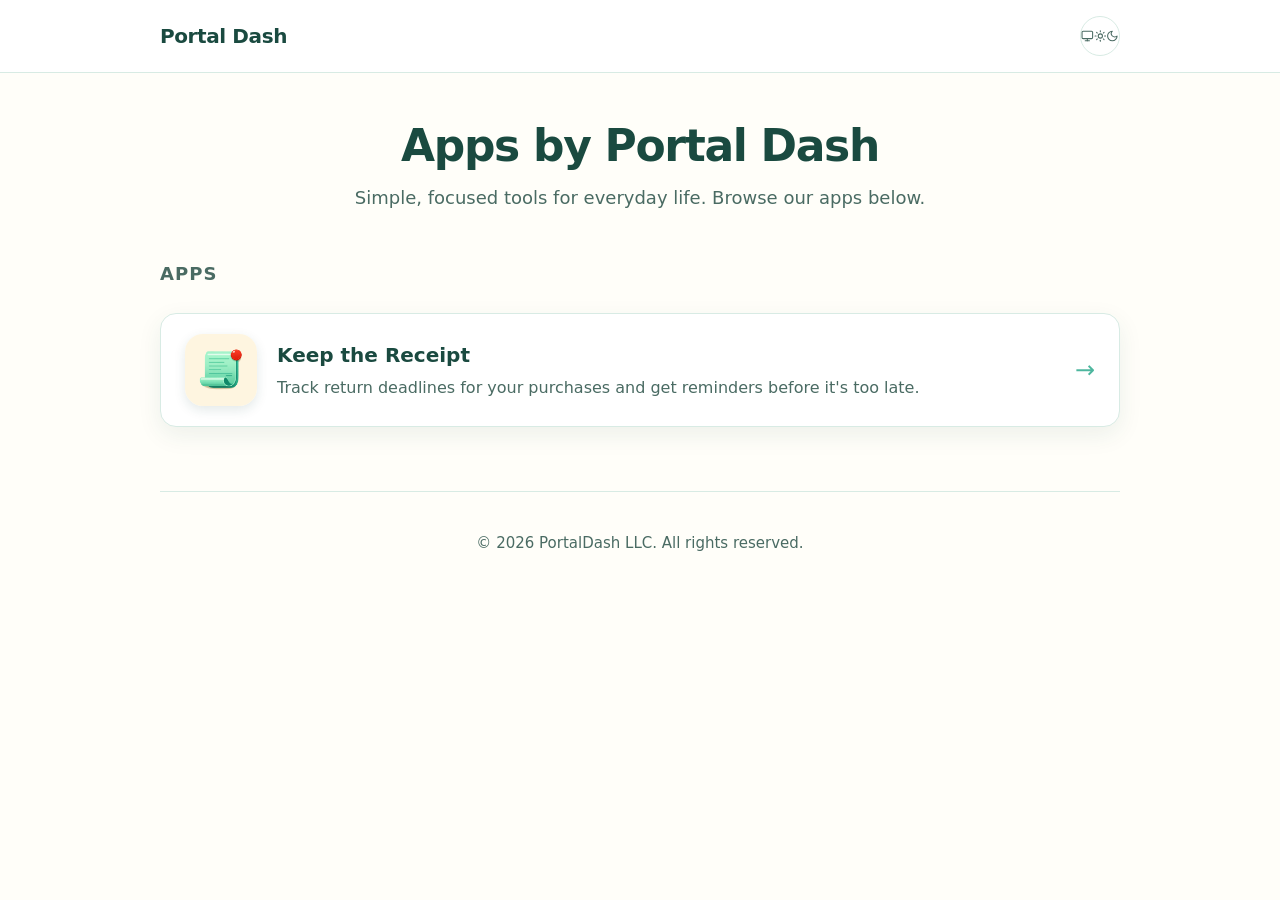
==== index.html @ 1fcaba6a "Initial commit" ====
<!DOCTYPE html>
<html lang="en">
<head>
  <meta charset="UTF-8">
  <meta name="viewport" content="width=device-width, initial-scale=1.0">
  <meta name="description" content="Portal Dash — apps built by Portal Dash.">
  <title>Portal Dash</title>
  <script src="/js/theme.js"></script>
  <link rel="stylesheet" href="/css/style.css">
</head>
<body>
  <header class="site-header">
    <div class="site-header__inner">
      <a class="brand" href="/">Portal Dash</a>
    </div>
  </header>

  <main class="page">
    <section class="hero">
      <h1>Apps by Portal Dash</h1>
      <p>Simple, focused tools for everyday life. Browse our apps below.</p>
    </section>

    <section aria-labelledby="apps-heading">
      <h2 class="section-title" id="apps-heading">Apps</h2>
      <div class="app-grid">
        <a class="app-card" href="/keepthereceipt/">
          <img
            class="app-card__icon"
            src="/assets/keep-the-receipt-icon.png"
            alt="Keep the Receipt app icon"
            width="72"
            height="72"
          >
          <div>
            <h3 class="app-card__title">Keep the Receipt</h3>
            <p class="app-card__desc">
              Track return deadlines for your purchases and get reminders before it's too late.
            </p>
          </div>
          <span class="app-card__arrow" aria-hidden="true">→</span>
        </a>
      </div>
    </section>
  </main>

  <footer class="site-footer page">
    <p>&copy; <span id="year"></span> PortalDash LLC. All rights reserved.</p>
  </footer>

  <script>
    document.getElementById("year").textContent = new Date().getFullYear();
  </script>
</body>
</html>
---- css/style.css ----
:root {
  --cream: #fffef9;
  --cream-dark: #f5f3eb;
  --mint: #85e0c2;
  --teal: #4db69e;
  --teal-dark: #2e8b75;
  --text: #1a4a40;
  --text-muted: #4a6b63;
  --border: #d8ebe4;
  --white: #ffffff;
  --shadow: 0 8px 24px rgba(26, 74, 64, 0.08);
  --shadow-hover: 0 12px 32px rgba(26, 74, 64, 0.12);
  --icon-shadow: 0 4px 12px rgba(26, 74, 64, 0.12);
  --link: var(--teal-dark);
  --radius: 16px;
  --max-width: 960px;
  color-scheme: light;
}

@media (prefers-color-scheme: dark) {
  :root:not([data-theme="light"]) {
    --cream: #0f1816;
    --cream-dark: #1a2825;
    --mint: #6fd4b4;
    --teal: #5ec4a8;
    --teal-dark: #85e0c2;
    --text: #e8f5f1;
    --text-muted: #9bb8b0;
    --border: #2a403c;
    --white: #162522;
    --shadow: 0 8px 24px rgba(0, 0, 0, 0.35);
    --shadow-hover: 0 12px 32px rgba(0, 0, 0, 0.45);
    --icon-shadow: 0 4px 12px rgba(0, 0, 0, 0.4);
    --link: #85e0c2;
    color-scheme: dark;
  }
}

:root[data-theme="dark"] {
  --cream: #0f1816;
  --cream-dark: #1a2825;
  --mint: #6fd4b4;
  --teal: #5ec4a8;
  --teal-dark: #85e0c2;
  --text: #e8f5f1;
  --text-muted: #9bb8b0;
  --border: #2a403c;
  --white: #162522;
  --shadow: 0 8px 24px rgba(0, 0, 0, 0.35);
  --shadow-hover: 0 12px 32px rgba(0, 0, 0, 0.45);
  --icon-shadow: 0 4px 12px rgba(0, 0, 0, 0.4);
  --link: #85e0c2;
  color-scheme: dark;
}

:root[data-theme="light"] {
  color-scheme: light;
}

*,
*::before,
*::after {
  box-sizing: border-box;
}

html {
  scroll-behavior: smooth;
}

body {
  margin: 0;
  min-height: 100vh;
  font-family: "Segoe UI", system-ui, -apple-system, BlinkMacSystemFont, sans-serif;
  color: var(--text);
  background: var(--cream);
  line-height: 1.6;
}

a {
  color: var(--link);
  text-decoration: none;
}

a:hover {
  text-decoration: underline;
}

img {
  max-width: 100%;
  height: auto;
  display: block;
}

.site-header {
  border-bottom: 1px solid var(--border);
  background: var(--white);
}

.site-header__inner,
.page {
  width: min(var(--max-width), calc(100% - 2rem));
  margin: 0 auto;
}

.site-header__inner {
  display: flex;
  align-items: center;
  justify-content: space-between;
  gap: 1rem;
  padding: 1rem 0;
}

.site-header__actions {
  display: flex;
  align-items: center;
  gap: 0.5rem;
}

.brand {
  font-size: 1.25rem;
  font-weight: 700;
  color: var(--text);
  letter-spacing: -0.02em;
}

.brand:hover {
  text-decoration: none;
  color: var(--link);
}

.site-nav a {
  margin-left: 1.25rem;
  font-weight: 500;
  color: var(--text-muted);
}

.site-nav a:hover {
  color: var(--link);
}

.theme-toggle {
  display: inline-flex;
  align-items: center;
  justify-content: center;
  width: 2.5rem;
  height: 2.5rem;
  padding: 0;
  border: 1px solid var(--border);
  border-radius: 999px;
  background: var(--white);
  color: var(--text-muted);
  cursor: pointer;
  flex-shrink: 0;
  transition: background 0.15s ease, color 0.15s ease, border-color 0.15s ease;
}

.theme-toggle:hover {
  color: var(--link);
  border-color: var(--teal);
  background: var(--cream-dark);
}

.theme-toggle:focus-visible {
  outline: 2px solid var(--teal);
  outline-offset: 2px;
}

main {
  padding: 3rem 0 4rem;
}

.hero {
  text-align: center;
  margin-bottom: 3rem;
}

.hero h1 {
  margin: 0 0 0.75rem;
  font-size: clamp(2rem, 5vw, 2.75rem);
  line-height: 1.15;
  letter-spacing: -0.03em;
}

.hero p {
  margin: 0 auto;
  max-width: 36rem;
  color: var(--text-muted);
  font-size: 1.125rem;
}

.section-title {
  margin: 0 0 1.5rem;
  font-size: 1.125rem;
  font-weight: 600;
  color: var(--text-muted);
  text-transform: uppercase;
  letter-spacing: 0.06em;
}

.app-grid {
  display: grid;
  gap: 1.25rem;
}

.app-card {
  display: grid;
  grid-template-columns: auto 1fr auto;
  gap: 1.25rem;
  align-items: center;
  padding: 1.25rem 1.5rem;
  background: var(--white);
  border: 1px solid var(--border);
  border-radius: var(--radius);
  box-shadow: var(--shadow);
  transition: transform 0.15s ease, box-shadow 0.15s ease;
}

.app-card:hover {
  transform: translateY(-2px);
  box-shadow: var(--shadow-hover);
  text-decoration: none;
}

.app-card__icon {
  width: 72px;
  height: 72px;
  border-radius: 18px;
  box-shadow: var(--icon-shadow);
}

.app-card__title {
  margin: 0 0 0.25rem;
  font-size: 1.25rem;
  color: var(--text);
}

.app-card__desc {
  margin: 0;
  color: var(--text-muted);
}

.app-card__arrow {
  font-size: 1.5rem;
  color: var(--teal);
}

.app-hero {
  display: grid;
  grid-template-columns: auto 1fr;
  gap: 1.5rem;
  align-items: center;
  margin-bottom: 2.5rem;
}

.app-hero__icon {
  width: 96px;
  height: 96px;
  border-radius: 22px;
  box-shadow: var(--shadow);
}

.app-hero h1 {
  margin: 0 0 0.5rem;
  font-size: clamp(1.75rem, 4vw, 2.5rem);
  line-height: 1.15;
  letter-spacing: -0.03em;
}

.app-hero__tagline {
  margin: 0;
  color: var(--text-muted);
  font-size: 1.125rem;
}

.content-card {
  padding: 2rem;
  background: var(--white);
  border: 1px solid var(--border);
  border-radius: var(--radius);
  box-shadow: var(--shadow);
}

.content-card h2 {
  margin: 2rem 0 0.75rem;
  font-size: 1.25rem;
}

.content-card h2:first-child {
  margin-top: 0;
}

.content-card p,
.content-card li {
  color: var(--text-muted);
}

.content-card ul {
  padding-left: 1.25rem;
}

.feature-list {
  list-style: none;
  padding: 0;
  margin: 1.5rem 0 0;
  display: grid;
  gap: 0.75rem;
}

.feature-list li {
  position: relative;
  padding-left: 1.75rem;
}

.feature-list li::before {
  content: "";
  position: absolute;
  left: 0;
  top: 0.55rem;
  width: 0.65rem;
  height: 0.65rem;
  border-radius: 50%;
  background: var(--mint);
  border: 2px solid var(--teal);
}

.store-links {
  display: flex;
  flex-wrap: wrap;
  gap: 0.75rem;
  margin-top: 2rem;
}

.button {
  display: inline-flex;
  align-items: center;
  justify-content: center;
  padding: 0.75rem 1.25rem;
  border-radius: 999px;
  font-weight: 600;
  border: 1px solid transparent;
  transition: background 0.15s ease, color 0.15s ease;
}

.button--primary {
  background: var(--teal);
  color: var(--white);
}

.button--primary:hover {
  background: var(--teal-dark);
  text-decoration: none;
}

.button--secondary {
  background: var(--white);
  color: var(--link);
  border-color: var(--border);
}

.button--secondary:hover {
  background: var(--cream-dark);
  text-decoration: none;
}

.button--disabled {
  background: var(--cream-dark);
  color: var(--text-muted);
  cursor: default;
}

.breadcrumb {
  margin-bottom: 1.5rem;
  font-size: 0.9375rem;
  color: var(--text-muted);
}

.breadcrumb a {
  color: var(--link);
}

.legal-content h2 {
  margin: 2rem 0 0.75rem;
  font-size: 1.125rem;
  color: var(--text);
}

.legal-content h3 {
  margin: 1.25rem 0 0.5rem;
  font-size: 1rem;
  color: var(--text);
}

.legal-content h3:first-of-type {
  margin-top: 0.75rem;
}

.legal-content p,
.legal-content li {
  color: var(--text-muted);
}

.placeholder-notice {
  padding: 1rem 1.25rem;
  border-radius: 12px;
  background: var(--cream-dark);
  border: 1px dashed var(--border);
  color: var(--text-muted);
  margin-bottom: 1.5rem;
}

.site-footer {
  border-top: 1px solid var(--border);
  padding: 1.5rem 0 2rem;
  text-align: center;
  color: var(--text-muted);
  font-size: 0.9375rem;
}

@media (max-width: 640px) {
  .app-card {
    grid-template-columns: auto 1fr;
  }

  .app-card__arrow {
    display: none;
  }

  .app-hero {
    grid-template-columns: 1fr;
    text-align: center;
    justify-items: center;
  }

  .site-nav a {
    margin-left: 0.75rem;
    font-size: 0.9375rem;
  }

  .content-card {
    padding: 1.25rem;
  }
}
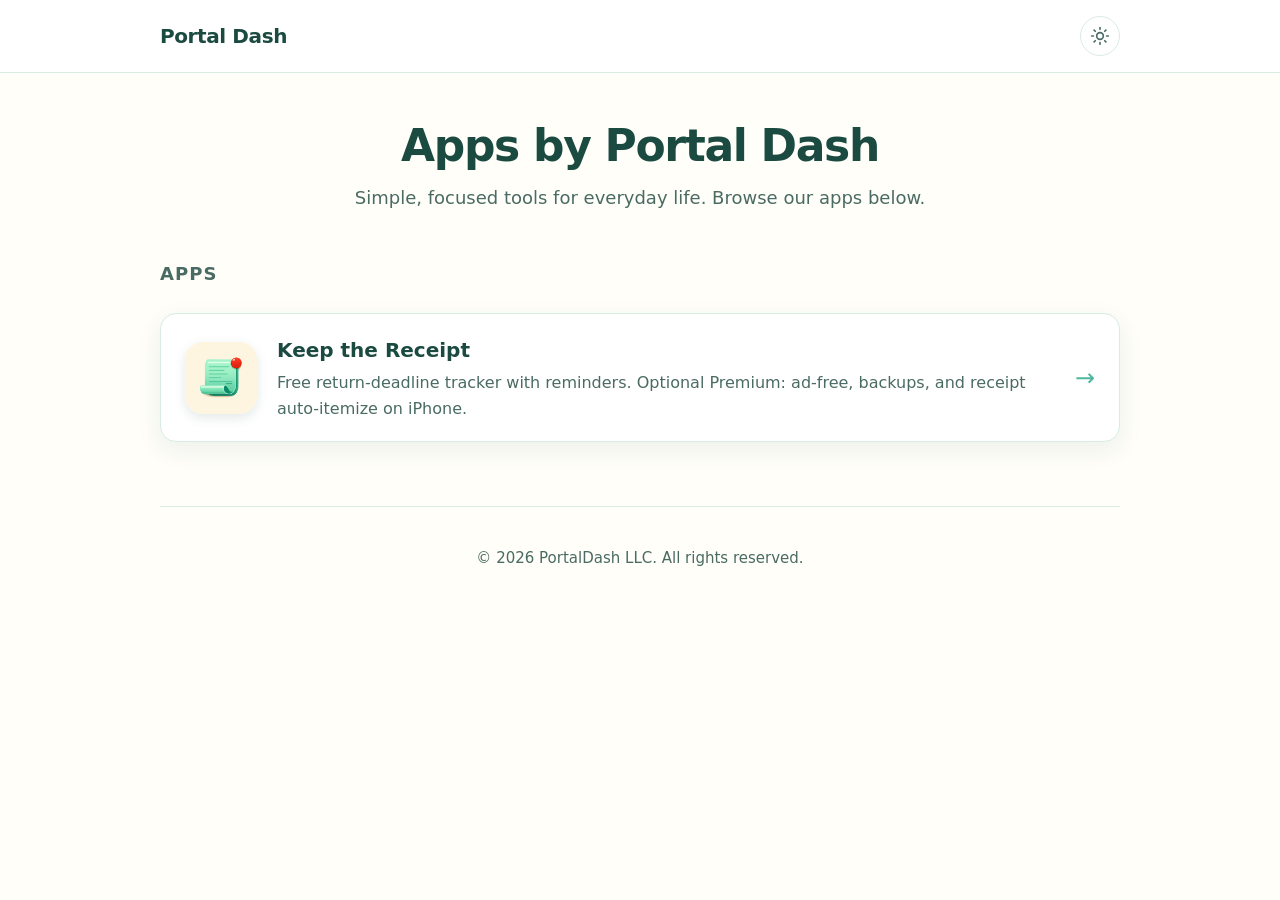
==== commit 19a35adc: "Update marketing pages, privacy policy, and sun/moon theme toggle. Align Keep the Receipt copy with " ====
--- a/index.html
+++ b/index.html
@@ -1,55 +1,55 @@
-<!DOCTYPE html>
-<html lang="en">
-<head>
-  <meta charset="UTF-8">
-  <meta name="viewport" content="width=device-width, initial-scale=1.0">
-  <meta name="description" content="Portal Dash — apps built by Portal Dash.">
-  <title>Portal Dash</title>
-  <script src="/js/theme.js"></script>
-  <link rel="stylesheet" href="/css/style.css">
-</head>
-<body>
-  <header class="site-header">
-    <div class="site-header__inner">
-      <a class="brand" href="/">Portal Dash</a>
-    </div>
-  </header>
-
-  <main class="page">
-    <section class="hero">
-      <h1>Apps by Portal Dash</h1>
-      <p>Simple, focused tools for everyday life. Browse our apps below.</p>
-    </section>
-
-    <section aria-labelledby="apps-heading">
-      <h2 class="section-title" id="apps-heading">Apps</h2>
-      <div class="app-grid">
-        <a class="app-card" href="/keepthereceipt/">
-          <img
-            class="app-card__icon"
-            src="/assets/keep-the-receipt-icon.png"
-            alt="Keep the Receipt app icon"
-            width="72"
-            height="72"
-          >
-          <div>
-            <h3 class="app-card__title">Keep the Receipt</h3>
-            <p class="app-card__desc">
-              Track return deadlines for your purchases and get reminders before it's too late.
-            </p>
-          </div>
-          <span class="app-card__arrow" aria-hidden="true">→</span>
-        </a>
-      </div>
-    </section>
-  </main>
-
-  <footer class="site-footer page">
-    <p>&copy; <span id="year"></span> PortalDash LLC. All rights reserved.</p>
-  </footer>
-
-  <script>
-    document.getElementById("year").textContent = new Date().getFullYear();
-  </script>
-</body>
-</html>
+<!DOCTYPE html>
+<html lang="en">
+<head>
+  <meta charset="UTF-8">
+  <meta name="viewport" content="width=device-width, initial-scale=1.0">
+  <meta name="description" content="Portal Dash — apps built by Portal Dash.">
+  <title>Portal Dash</title>
+  <script src="/js/theme.js"></script>
+  <link rel="stylesheet" href="/css/style.css">
+</head>
+<body>
+  <header class="site-header">
+    <div class="site-header__inner">
+      <a class="brand" href="/">Portal Dash</a>
+    </div>
+  </header>
+
+  <main class="page">
+    <section class="hero">
+      <h1>Apps by Portal Dash</h1>
+      <p>Simple, focused tools for everyday life. Browse our apps below.</p>
+    </section>
+
+    <section aria-labelledby="apps-heading">
+      <h2 class="section-title" id="apps-heading">Apps</h2>
+      <div class="app-grid">
+        <a class="app-card" href="/keepthereceipt/">
+          <img
+            class="app-card__icon"
+            src="/assets/keep-the-receipt-icon.png"
+            alt="Keep the Receipt app icon"
+            width="72"
+            height="72"
+          >
+          <div>
+            <h3 class="app-card__title">Keep the Receipt</h3>
+            <p class="app-card__desc">
+              Free return-deadline tracker with reminders. Optional Premium: ad-free, backups, and receipt auto-itemize on iPhone.
+            </p>
+          </div>
+          <span class="app-card__arrow" aria-hidden="true">→</span>
+        </a>
+      </div>
+    </section>
+  </main>
+
+  <footer class="site-footer page">
+    <p>&copy; <span id="year"></span> PortalDash LLC. All rights reserved.</p>
+  </footer>
+
+  <script>
+    document.getElementById("year").textContent = new Date().getFullYear();
+  </script>
+</body>
+</html>
--- a/css/style.css
+++ b/css/style.css
@@ -1,442 +1,450 @@
-:root {
-  --cream: #fffef9;
-  --cream-dark: #f5f3eb;
-  --mint: #85e0c2;
-  --teal: #4db69e;
-  --teal-dark: #2e8b75;
-  --text: #1a4a40;
-  --text-muted: #4a6b63;
-  --border: #d8ebe4;
-  --white: #ffffff;
-  --shadow: 0 8px 24px rgba(26, 74, 64, 0.08);
-  --shadow-hover: 0 12px 32px rgba(26, 74, 64, 0.12);
-  --icon-shadow: 0 4px 12px rgba(26, 74, 64, 0.12);
-  --link: var(--teal-dark);
-  --radius: 16px;
-  --max-width: 960px;
-  color-scheme: light;
-}
-
-@media (prefers-color-scheme: dark) {
-  :root:not([data-theme="light"]) {
-    --cream: #0f1816;
-    --cream-dark: #1a2825;
-    --mint: #6fd4b4;
-    --teal: #5ec4a8;
-    --teal-dark: #85e0c2;
-    --text: #e8f5f1;
-    --text-muted: #9bb8b0;
-    --border: #2a403c;
-    --white: #162522;
-    --shadow: 0 8px 24px rgba(0, 0, 0, 0.35);
-    --shadow-hover: 0 12px 32px rgba(0, 0, 0, 0.45);
-    --icon-shadow: 0 4px 12px rgba(0, 0, 0, 0.4);
-    --link: #85e0c2;
-    color-scheme: dark;
-  }
-}
-
-:root[data-theme="dark"] {
-  --cream: #0f1816;
-  --cream-dark: #1a2825;
-  --mint: #6fd4b4;
-  --teal: #5ec4a8;
-  --teal-dark: #85e0c2;
-  --text: #e8f5f1;
-  --text-muted: #9bb8b0;
-  --border: #2a403c;
-  --white: #162522;
-  --shadow: 0 8px 24px rgba(0, 0, 0, 0.35);
-  --shadow-hover: 0 12px 32px rgba(0, 0, 0, 0.45);
-  --icon-shadow: 0 4px 12px rgba(0, 0, 0, 0.4);
-  --link: #85e0c2;
-  color-scheme: dark;
-}
-
-:root[data-theme="light"] {
-  color-scheme: light;
-}
-
-*,
-*::before,
-*::after {
-  box-sizing: border-box;
-}
-
-html {
-  scroll-behavior: smooth;
-}
-
-body {
-  margin: 0;
-  min-height: 100vh;
-  font-family: "Segoe UI", system-ui, -apple-system, BlinkMacSystemFont, sans-serif;
-  color: var(--text);
-  background: var(--cream);
-  line-height: 1.6;
-}
-
-a {
-  color: var(--link);
-  text-decoration: none;
-}
-
-a:hover {
-  text-decoration: underline;
-}
-
-img {
-  max-width: 100%;
-  height: auto;
-  display: block;
-}
-
-.site-header {
-  border-bottom: 1px solid var(--border);
-  background: var(--white);
-}
-
-.site-header__inner,
-.page {
-  width: min(var(--max-width), calc(100% - 2rem));
-  margin: 0 auto;
-}
-
-.site-header__inner {
-  display: flex;
-  align-items: center;
-  justify-content: space-between;
-  gap: 1rem;
-  padding: 1rem 0;
-}
-
-.site-header__actions {
-  display: flex;
-  align-items: center;
-  gap: 0.5rem;
-}
-
-.brand {
-  font-size: 1.25rem;
-  font-weight: 700;
-  color: var(--text);
-  letter-spacing: -0.02em;
-}
-
-.brand:hover {
-  text-decoration: none;
-  color: var(--link);
-}
-
-.site-nav a {
-  margin-left: 1.25rem;
-  font-weight: 500;
-  color: var(--text-muted);
-}
-
-.site-nav a:hover {
-  color: var(--link);
-}
-
-.theme-toggle {
-  display: inline-flex;
-  align-items: center;
-  justify-content: center;
-  width: 2.5rem;
-  height: 2.5rem;
-  padding: 0;
-  border: 1px solid var(--border);
-  border-radius: 999px;
-  background: var(--white);
-  color: var(--text-muted);
-  cursor: pointer;
-  flex-shrink: 0;
-  transition: background 0.15s ease, color 0.15s ease, border-color 0.15s ease;
-}
-
-.theme-toggle:hover {
-  color: var(--link);
-  border-color: var(--teal);
-  background: var(--cream-dark);
-}
-
-.theme-toggle:focus-visible {
-  outline: 2px solid var(--teal);
-  outline-offset: 2px;
-}
-
-main {
-  padding: 3rem 0 4rem;
-}
-
-.hero {
-  text-align: center;
-  margin-bottom: 3rem;
-}
-
-.hero h1 {
-  margin: 0 0 0.75rem;
-  font-size: clamp(2rem, 5vw, 2.75rem);
-  line-height: 1.15;
-  letter-spacing: -0.03em;
-}
-
-.hero p {
-  margin: 0 auto;
-  max-width: 36rem;
-  color: var(--text-muted);
-  font-size: 1.125rem;
-}
-
-.section-title {
-  margin: 0 0 1.5rem;
-  font-size: 1.125rem;
-  font-weight: 600;
-  color: var(--text-muted);
-  text-transform: uppercase;
-  letter-spacing: 0.06em;
-}
-
-.app-grid {
-  display: grid;
-  gap: 1.25rem;
-}
-
-.app-card {
-  display: grid;
-  grid-template-columns: auto 1fr auto;
-  gap: 1.25rem;
-  align-items: center;
-  padding: 1.25rem 1.5rem;
-  background: var(--white);
-  border: 1px solid var(--border);
-  border-radius: var(--radius);
-  box-shadow: var(--shadow);
-  transition: transform 0.15s ease, box-shadow 0.15s ease;
-}
-
-.app-card:hover {
-  transform: translateY(-2px);
-  box-shadow: var(--shadow-hover);
-  text-decoration: none;
-}
-
-.app-card__icon {
-  width: 72px;
-  height: 72px;
-  border-radius: 18px;
-  box-shadow: var(--icon-shadow);
-}
-
-.app-card__title {
-  margin: 0 0 0.25rem;
-  font-size: 1.25rem;
-  color: var(--text);
-}
-
-.app-card__desc {
-  margin: 0;
-  color: var(--text-muted);
-}
-
-.app-card__arrow {
-  font-size: 1.5rem;
-  color: var(--teal);
-}
-
-.app-hero {
-  display: grid;
-  grid-template-columns: auto 1fr;
-  gap: 1.5rem;
-  align-items: center;
-  margin-bottom: 2.5rem;
-}
-
-.app-hero__icon {
-  width: 96px;
-  height: 96px;
-  border-radius: 22px;
-  box-shadow: var(--shadow);
-}
-
-.app-hero h1 {
-  margin: 0 0 0.5rem;
-  font-size: clamp(1.75rem, 4vw, 2.5rem);
-  line-height: 1.15;
-  letter-spacing: -0.03em;
-}
-
-.app-hero__tagline {
-  margin: 0;
-  color: var(--text-muted);
-  font-size: 1.125rem;
-}
-
-.content-card {
-  padding: 2rem;
-  background: var(--white);
-  border: 1px solid var(--border);
-  border-radius: var(--radius);
-  box-shadow: var(--shadow);
-}
-
-.content-card h2 {
-  margin: 2rem 0 0.75rem;
-  font-size: 1.25rem;
-}
-
-.content-card h2:first-child {
-  margin-top: 0;
-}
-
-.content-card p,
-.content-card li {
-  color: var(--text-muted);
-}
-
-.content-card ul {
-  padding-left: 1.25rem;
-}
-
-.feature-list {
-  list-style: none;
-  padding: 0;
-  margin: 1.5rem 0 0;
-  display: grid;
-  gap: 0.75rem;
-}
-
-.feature-list li {
-  position: relative;
-  padding-left: 1.75rem;
-}
-
-.feature-list li::before {
-  content: "";
-  position: absolute;
-  left: 0;
-  top: 0.55rem;
-  width: 0.65rem;
-  height: 0.65rem;
-  border-radius: 50%;
-  background: var(--mint);
-  border: 2px solid var(--teal);
-}
-
-.store-links {
-  display: flex;
-  flex-wrap: wrap;
-  gap: 0.75rem;
-  margin-top: 2rem;
-}
-
-.button {
-  display: inline-flex;
-  align-items: center;
-  justify-content: center;
-  padding: 0.75rem 1.25rem;
-  border-radius: 999px;
-  font-weight: 600;
-  border: 1px solid transparent;
-  transition: background 0.15s ease, color 0.15s ease;
-}
-
-.button--primary {
-  background: var(--teal);
-  color: var(--white);
-}
-
-.button--primary:hover {
-  background: var(--teal-dark);
-  text-decoration: none;
-}
-
-.button--secondary {
-  background: var(--white);
-  color: var(--link);
-  border-color: var(--border);
-}
-
-.button--secondary:hover {
-  background: var(--cream-dark);
-  text-decoration: none;
-}
-
-.button--disabled {
-  background: var(--cream-dark);
-  color: var(--text-muted);
-  cursor: default;
-}
-
-.breadcrumb {
-  margin-bottom: 1.5rem;
-  font-size: 0.9375rem;
-  color: var(--text-muted);
-}
-
-.breadcrumb a {
-  color: var(--link);
-}
-
-.legal-content h2 {
-  margin: 2rem 0 0.75rem;
-  font-size: 1.125rem;
-  color: var(--text);
-}
-
-.legal-content h3 {
-  margin: 1.25rem 0 0.5rem;
-  font-size: 1rem;
-  color: var(--text);
-}
-
-.legal-content h3:first-of-type {
-  margin-top: 0.75rem;
-}
-
-.legal-content p,
-.legal-content li {
-  color: var(--text-muted);
-}
-
-.placeholder-notice {
-  padding: 1rem 1.25rem;
-  border-radius: 12px;
-  background: var(--cream-dark);
-  border: 1px dashed var(--border);
-  color: var(--text-muted);
-  margin-bottom: 1.5rem;
-}
-
-.site-footer {
-  border-top: 1px solid var(--border);
-  padding: 1.5rem 0 2rem;
-  text-align: center;
-  color: var(--text-muted);
-  font-size: 0.9375rem;
-}
-
-@media (max-width: 640px) {
-  .app-card {
-    grid-template-columns: auto 1fr;
-  }
-
-  .app-card__arrow {
-    display: none;
-  }
-
-  .app-hero {
-    grid-template-columns: 1fr;
-    text-align: center;
-    justify-items: center;
-  }
-
-  .site-nav a {
-    margin-left: 0.75rem;
-    font-size: 0.9375rem;
-  }
-
-  .content-card {
-    padding: 1.25rem;
-  }
-}
+:root {
+  --cream: #fffef9;
+  --cream-dark: #f5f3eb;
+  --mint: #85e0c2;
+  --teal: #4db69e;
+  --teal-dark: #2e8b75;
+  --text: #1a4a40;
+  --text-muted: #4a6b63;
+  --border: #d8ebe4;
+  --white: #ffffff;
+  --shadow: 0 8px 24px rgba(26, 74, 64, 0.08);
+  --shadow-hover: 0 12px 32px rgba(26, 74, 64, 0.12);
+  --icon-shadow: 0 4px 12px rgba(26, 74, 64, 0.12);
+  --link: var(--teal-dark);
+  --radius: 16px;
+  --max-width: 960px;
+  color-scheme: light;
+}
+
+@media (prefers-color-scheme: dark) {
+  :root:not([data-theme="light"]) {
+    --cream: #0f1816;
+    --cream-dark: #1a2825;
+    --mint: #6fd4b4;
+    --teal: #5ec4a8;
+    --teal-dark: #85e0c2;
+    --text: #e8f5f1;
+    --text-muted: #9bb8b0;
+    --border: #2a403c;
+    --white: #162522;
+    --shadow: 0 8px 24px rgba(0, 0, 0, 0.35);
+    --shadow-hover: 0 12px 32px rgba(0, 0, 0, 0.45);
+    --icon-shadow: 0 4px 12px rgba(0, 0, 0, 0.4);
+    --link: #85e0c2;
+    color-scheme: dark;
+  }
+}
+
+:root[data-theme="dark"] {
+  --cream: #0f1816;
+  --cream-dark: #1a2825;
+  --mint: #6fd4b4;
+  --teal: #5ec4a8;
+  --teal-dark: #85e0c2;
+  --text: #e8f5f1;
+  --text-muted: #9bb8b0;
+  --border: #2a403c;
+  --white: #162522;
+  --shadow: 0 8px 24px rgba(0, 0, 0, 0.35);
+  --shadow-hover: 0 12px 32px rgba(0, 0, 0, 0.45);
+  --icon-shadow: 0 4px 12px rgba(0, 0, 0, 0.4);
+  --link: #85e0c2;
+  color-scheme: dark;
+}
+
+:root[data-theme="light"] {
+  color-scheme: light;
+}
+
+*,
+*::before,
+*::after {
+  box-sizing: border-box;
+}
+
+html {
+  scroll-behavior: smooth;
+}
+
+body {
+  margin: 0;
+  min-height: 100vh;
+  font-family: "Segoe UI", system-ui, -apple-system, BlinkMacSystemFont, sans-serif;
+  color: var(--text);
+  background: var(--cream);
+  line-height: 1.6;
+}
+
+a {
+  color: var(--link);
+  text-decoration: none;
+}
+
+a:hover {
+  text-decoration: underline;
+}
+
+img {
+  max-width: 100%;
+  height: auto;
+  display: block;
+}
+
+.site-header {
+  border-bottom: 1px solid var(--border);
+  background: var(--white);
+}
+
+.site-header__inner,
+.page {
+  width: min(var(--max-width), calc(100% - 2rem));
+  margin: 0 auto;
+}
+
+.site-header__inner {
+  display: flex;
+  align-items: center;
+  justify-content: space-between;
+  gap: 1rem;
+  padding: 1rem 0;
+}
+
+.site-header__actions {
+  display: flex;
+  align-items: center;
+  gap: 0.5rem;
+}
+
+.brand {
+  font-size: 1.25rem;
+  font-weight: 700;
+  color: var(--text);
+  letter-spacing: -0.02em;
+}
+
+.brand:hover {
+  text-decoration: none;
+  color: var(--link);
+}
+
+.site-nav a {
+  margin-left: 1.25rem;
+  font-weight: 500;
+  color: var(--text-muted);
+}
+
+.site-nav a:hover {
+  color: var(--link);
+}
+
+.theme-toggle {
+  display: inline-flex;
+  align-items: center;
+  justify-content: center;
+  width: 2.5rem;
+  height: 2.5rem;
+  padding: 0;
+  border: 1px solid var(--border);
+  border-radius: 999px;
+  background: var(--white);
+  color: var(--text-muted);
+  cursor: pointer;
+  flex-shrink: 0;
+  transition: background 0.15s ease, color 0.15s ease, border-color 0.15s ease;
+}
+
+.theme-toggle:hover {
+  color: var(--link);
+  border-color: var(--teal);
+  background: var(--cream-dark);
+}
+
+.theme-toggle:focus-visible {
+  outline: 2px solid var(--teal);
+  outline-offset: 2px;
+}
+
+.theme-toggle__icon {
+  transition: opacity 0.15s ease, transform 0.15s ease;
+}
+
+.theme-toggle__icon[hidden] {
+  display: none;
+}
+
+main {
+  padding: 3rem 0 4rem;
+}
+
+.hero {
+  text-align: center;
+  margin-bottom: 3rem;
+}
+
+.hero h1 {
+  margin: 0 0 0.75rem;
+  font-size: clamp(2rem, 5vw, 2.75rem);
+  line-height: 1.15;
+  letter-spacing: -0.03em;
+}
+
+.hero p {
+  margin: 0 auto;
+  max-width: 36rem;
+  color: var(--text-muted);
+  font-size: 1.125rem;
+}
+
+.section-title {
+  margin: 0 0 1.5rem;
+  font-size: 1.125rem;
+  font-weight: 600;
+  color: var(--text-muted);
+  text-transform: uppercase;
+  letter-spacing: 0.06em;
+}
+
+.app-grid {
+  display: grid;
+  gap: 1.25rem;
+}
+
+.app-card {
+  display: grid;
+  grid-template-columns: auto 1fr auto;
+  gap: 1.25rem;
+  align-items: center;
+  padding: 1.25rem 1.5rem;
+  background: var(--white);
+  border: 1px solid var(--border);
+  border-radius: var(--radius);
+  box-shadow: var(--shadow);
+  transition: transform 0.15s ease, box-shadow 0.15s ease;
+}
+
+.app-card:hover {
+  transform: translateY(-2px);
+  box-shadow: var(--shadow-hover);
+  text-decoration: none;
+}
+
+.app-card__icon {
+  width: 72px;
+  height: 72px;
+  border-radius: 18px;
+  box-shadow: var(--icon-shadow);
+}
+
+.app-card__title {
+  margin: 0 0 0.25rem;
+  font-size: 1.25rem;
+  color: var(--text);
+}
+
+.app-card__desc {
+  margin: 0;
+  color: var(--text-muted);
+}
+
+.app-card__arrow {
+  font-size: 1.5rem;
+  color: var(--teal);
+}
+
+.app-hero {
+  display: grid;
+  grid-template-columns: auto 1fr;
+  gap: 1.5rem;
+  align-items: center;
+  margin-bottom: 2.5rem;
+}
+
+.app-hero__icon {
+  width: 96px;
+  height: 96px;
+  border-radius: 22px;
+  box-shadow: var(--shadow);
+}
+
+.app-hero h1 {
+  margin: 0 0 0.5rem;
+  font-size: clamp(1.75rem, 4vw, 2.5rem);
+  line-height: 1.15;
+  letter-spacing: -0.03em;
+}
+
+.app-hero__tagline {
+  margin: 0;
+  color: var(--text-muted);
+  font-size: 1.125rem;
+}
+
+.content-card {
+  padding: 2rem;
+  background: var(--white);
+  border: 1px solid var(--border);
+  border-radius: var(--radius);
+  box-shadow: var(--shadow);
+}
+
+.content-card h2 {
+  margin: 2rem 0 0.75rem;
+  font-size: 1.25rem;
+}
+
+.content-card h2:first-child {
+  margin-top: 0;
+}
+
+.content-card p,
+.content-card li {
+  color: var(--text-muted);
+}
+
+.content-card ul {
+  padding-left: 1.25rem;
+}
+
+.feature-list {
+  list-style: none;
+  padding: 0;
+  margin: 1.5rem 0 0;
+  display: grid;
+  gap: 0.75rem;
+}
+
+.feature-list li {
+  position: relative;
+  padding-left: 1.75rem;
+}
+
+.feature-list li::before {
+  content: "";
+  position: absolute;
+  left: 0;
+  top: 0.55rem;
+  width: 0.65rem;
+  height: 0.65rem;
+  border-radius: 50%;
+  background: var(--mint);
+  border: 2px solid var(--teal);
+}
+
+.store-links {
+  display: flex;
+  flex-wrap: wrap;
+  gap: 0.75rem;
+  margin-top: 2rem;
+}
+
+.button {
+  display: inline-flex;
+  align-items: center;
+  justify-content: center;
+  padding: 0.75rem 1.25rem;
+  border-radius: 999px;
+  font-weight: 600;
+  border: 1px solid transparent;
+  transition: background 0.15s ease, color 0.15s ease;
+}
+
+.button--primary {
+  background: var(--teal);
+  color: var(--white);
+}
+
+.button--primary:hover {
+  background: var(--teal-dark);
+  text-decoration: none;
+}
+
+.button--secondary {
+  background: var(--white);
+  color: var(--link);
+  border-color: var(--border);
+}
+
+.button--secondary:hover {
+  background: var(--cream-dark);
+  text-decoration: none;
+}
+
+.button--disabled {
+  background: var(--cream-dark);
+  color: var(--text-muted);
+  cursor: default;
+}
+
+.breadcrumb {
+  margin-bottom: 1.5rem;
+  font-size: 0.9375rem;
+  color: var(--text-muted);
+}
+
+.breadcrumb a {
+  color: var(--link);
+}
+
+.legal-content h2 {
+  margin: 2rem 0 0.75rem;
+  font-size: 1.125rem;
+  color: var(--text);
+}
+
+.legal-content h3 {
+  margin: 1.25rem 0 0.5rem;
+  font-size: 1rem;
+  color: var(--text);
+}
+
+.legal-content h3:first-of-type {
+  margin-top: 0.75rem;
+}
+
+.legal-content p,
+.legal-content li {
+  color: var(--text-muted);
+}
+
+.placeholder-notice {
+  padding: 1rem 1.25rem;
+  border-radius: 12px;
+  background: var(--cream-dark);
+  border: 1px dashed var(--border);
+  color: var(--text-muted);
+  margin-bottom: 1.5rem;
+}
+
+.site-footer {
+  border-top: 1px solid var(--border);
+  padding: 1.5rem 0 2rem;
+  text-align: center;
+  color: var(--text-muted);
+  font-size: 0.9375rem;
+}
+
+@media (max-width: 640px) {
+  .app-card {
+    grid-template-columns: auto 1fr;
+  }
+
+  .app-card__arrow {
+    display: none;
+  }
+
+  .app-hero {
+    grid-template-columns: 1fr;
+    text-align: center;
+    justify-items: center;
+  }
+
+  .site-nav a {
+    margin-left: 0.75rem;
+    font-size: 0.9375rem;
+  }
+
+  .content-card {
+    padding: 1.25rem;
+  }
+}
